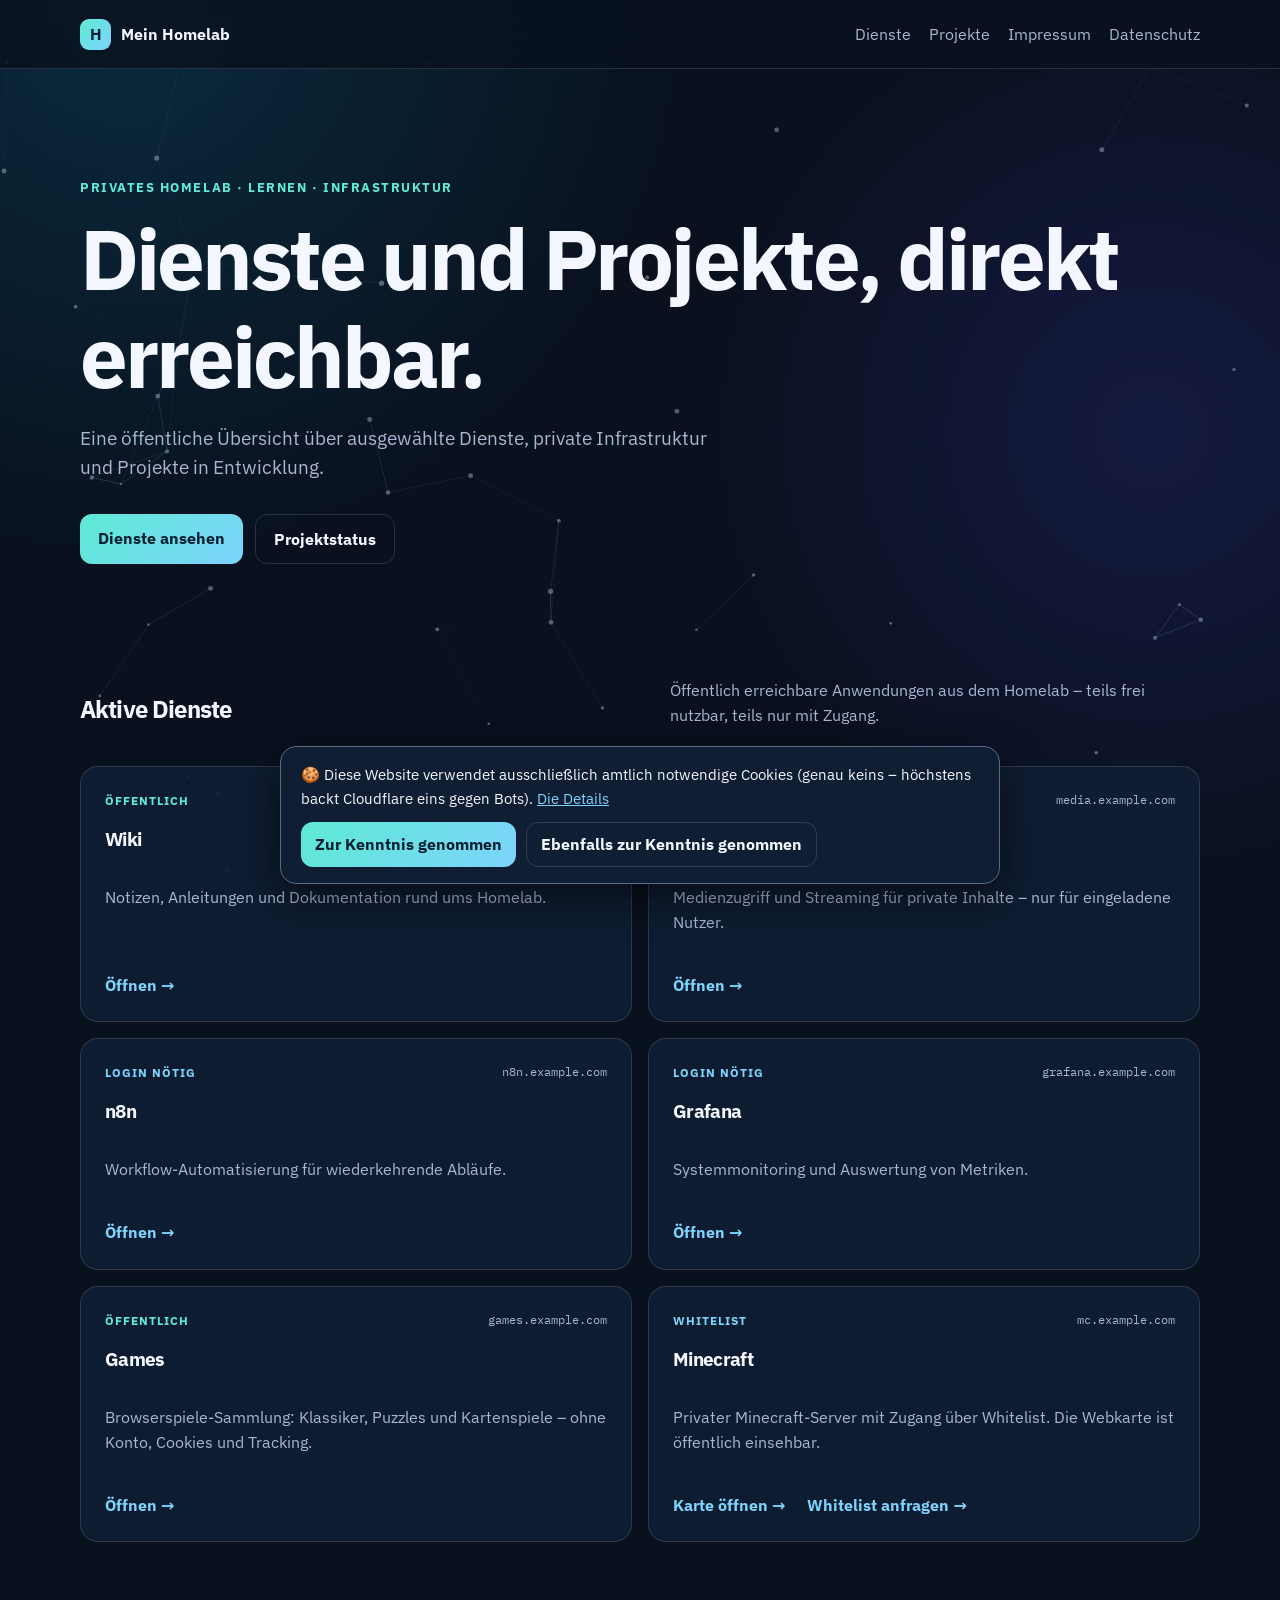
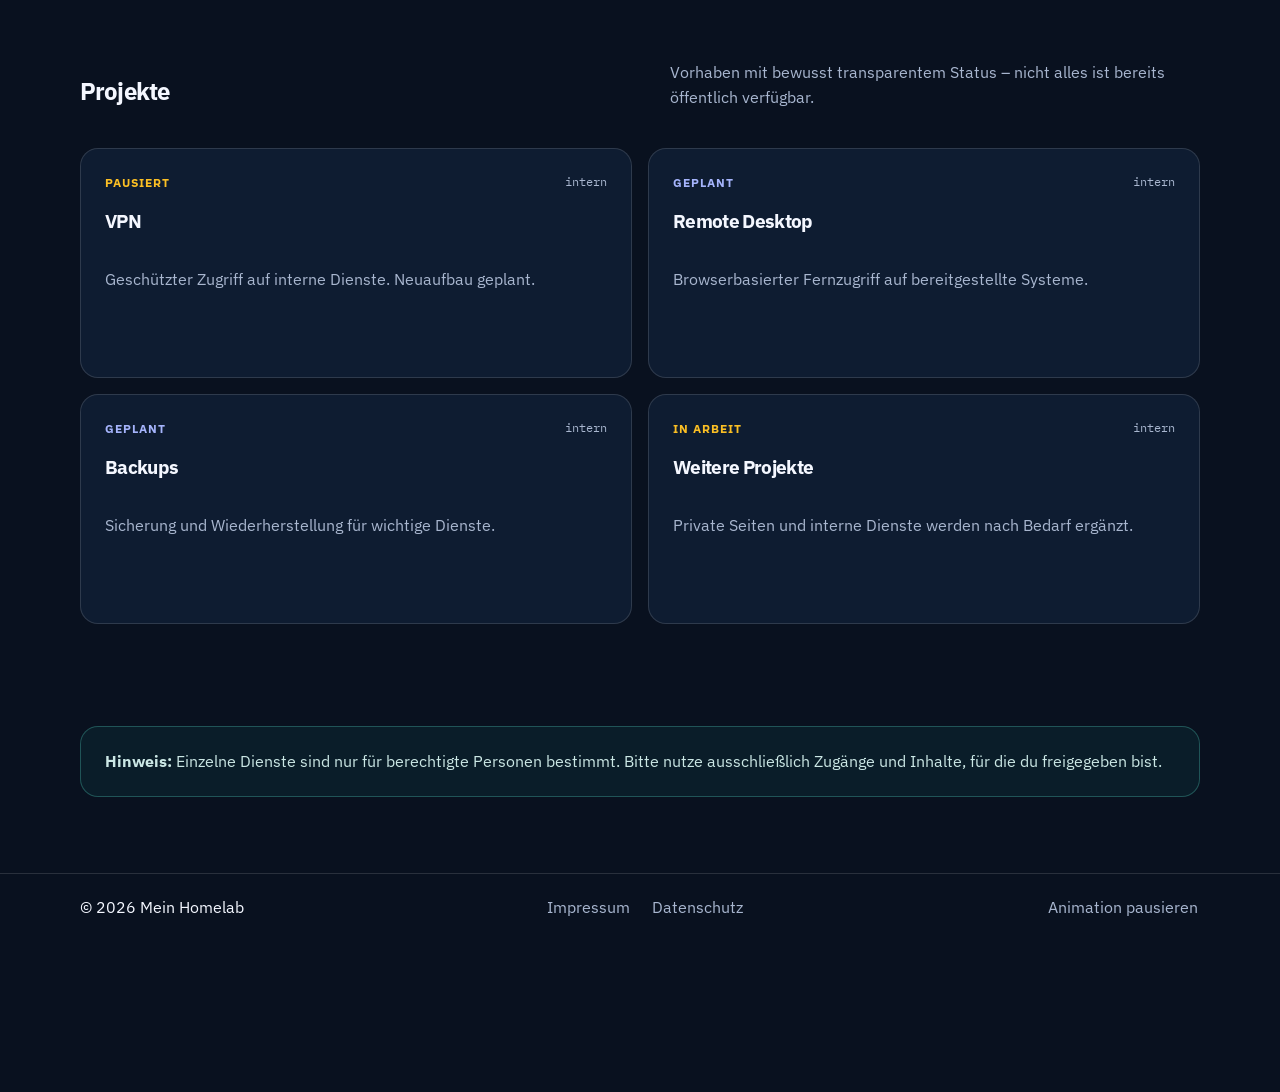
==== index.html @ 45b8779d "Homelab-Landingpage: erste Version Statische, barrierearme Startseite fürs Homelab mit Dienste-Übers" ====
<!doctype html><html lang="de"><head><meta charset="utf-8"><meta name="viewport" content="width=device-width,initial-scale=1"><meta name="theme-color" content="#09111f"><link rel="icon" href="favicon.svg" type="image/svg+xml"><link rel="alternate icon" href="favicon.ico" type="image/x-icon"><link rel="stylesheet" href="assets/style.css"><title>Mein Homelab · Dienste & Projekte</title><meta name="description" content="Öffentliche Übersicht über die Dienste eines privaten Homelabs – ohne Werbung und Tracking."><link rel="canonical" href="https://example.com/"><meta property="og:type" content="website"><meta property="og:url" content="https://example.com/"><meta property="og:title" content="Mein Homelab – Dienste & Projekte"><meta property="og:description" content="Öffentliche Übersicht über Dienste, privates Homelab und Projekte in Entwicklung."><meta property="og:locale" content="de_DE"><script defer src="assets/hintergrund-animation.js"></script><script defer src="assets/hinweis.js"></script></head><body><div id="fx-bg" aria-hidden="true"></div><a class="skip-link" href="#main">Zum Inhalt springen</a><header class="header"><nav class="container nav" aria-label="Hauptnavigation"><a class="brand" href="index.html"><span class="mark" aria-hidden="true">H</span>Mein Homelab</a><div class="links"><a href="index.html#dienste">Dienste</a><a href="index.html#projekte">Projekte</a><a class="hide-sm" href="impressum.html">Impressum</a><a class="hide-sm" href="datenschutz.html">Datenschutz</a></div></nav></header><main id="main"><section class="hero" aria-labelledby="hero-title"><div class="container"><p class="eyebrow">Privates Homelab · Lernen · Infrastruktur</p><h1 id="hero-title">Dienste und Projekte, direkt erreichbar.</h1><p class="intro">Eine öffentliche Übersicht über ausgewählte Dienste, private Infrastruktur und Projekte in Entwicklung.</p><div class="actions"><a class="button primary" href="#dienste">Dienste ansehen</a><a class="button" href="#projekte">Projektstatus</a></div></div></section><section id="dienste" aria-labelledby="dienste-title"><div class="container"><div class="heading"><h2 id="dienste-title">Aktive Dienste</h2><p>Öffentlich erreichbare Anwendungen aus dem Homelab – teils frei nutzbar, teils nur mit Zugang.</p></div><div class="grid"><article class="card"><div class="card-top"><span class="status public">Öffentlich</span><span class="url">wiki.example.com</span></div><h3>Wiki</h3><p>Notizen, Anleitungen und Dokumentation rund ums Homelab.</p><div class="card-footer"><a class="open" href="https://wiki.example.com" rel="noopener noreferrer">Öffnen<span class="sr-only"> Wiki</span> <span aria-hidden="true">→</span></a></div></article><article class="card"><div class="card-top"><span class="status login">Login nötig</span><span class="url">media.example.com</span></div><h3>Media</h3><p>Medienzugriff und Streaming für private Inhalte – nur für eingeladene Nutzer.</p><div class="card-footer"><a class="open" href="https://media.example.com" rel="noopener noreferrer">Öffnen<span class="sr-only"> Media</span> <span aria-hidden="true">→</span></a></div></article><article class="card"><div class="card-top"><span class="status login">Login nötig</span><span class="url">n8n.example.com</span></div><h3>n8n</h3><p>Workflow-Automatisierung für wiederkehrende Abläufe.</p><div class="card-footer"><a class="open" href="https://n8n.example.com" rel="noopener noreferrer">Öffnen<span class="sr-only"> n8n</span> <span aria-hidden="true">→</span></a></div></article><article class="card"><div class="card-top"><span class="status login">Login nötig</span><span class="url">grafana.example.com</span></div><h3>Grafana</h3><p>Systemmonitoring und Auswertung von Metriken.</p><div class="card-footer"><a class="open" href="https://grafana.example.com" rel="noopener noreferrer">Öffnen<span class="sr-only"> Grafana</span> <span aria-hidden="true">→</span></a></div></article><article class="card"><div class="card-top"><span class="status public">Öffentlich</span><span class="url">games.example.com</span></div><h3>Games</h3><p>Browserspiele-Sammlung: Klassiker, Puzzles und Kartenspiele – ohne Konto, Cookies und Tracking.</p><div class="card-footer"><a class="open" href="https://games.example.com" rel="noopener noreferrer">Öffnen<span class="sr-only"> Games</span> <span aria-hidden="true">→</span></a></div></article><article class="card"><div class="card-top"><span class="status login">Whitelist</span><span class="url">mc.example.com</span></div><h3>Minecraft</h3><p>Privater Minecraft-Server mit Zugang über Whitelist. Die Webkarte ist öffentlich einsehbar.</p><div class="card-footer multi"><a class="open" href="https://map.example.com" rel="noopener noreferrer">Karte öffnen <span aria-hidden="true">→</span></a><button class="open wl-btn" type="button" aria-haspopup="dialog">Whitelist anfragen <span aria-hidden="true">→</span></button></div></article></div></div></section><section id="projekte" aria-labelledby="projekte-title"><div class="container"><div class="heading"><h2 id="projekte-title">Projekte</h2><p>Vorhaben mit bewusst transparentem Status – nicht alles ist bereits öffentlich verfügbar.</p></div><div class="grid"><article class="card"><div class="card-top"><span class="status paused">Pausiert</span><span class="url">intern</span></div><h3>VPN</h3><p>Geschützter Zugriff auf interne Dienste. Neuaufbau geplant.</p></article><article class="card"><div class="card-top"><span class="status planned">Geplant</span><span class="url">intern</span></div><h3>Remote Desktop</h3><p>Browserbasierter Fernzugriff auf bereitgestellte Systeme.</p></article><article class="card"><div class="card-top"><span class="status planned">Geplant</span><span class="url">intern</span></div><h3>Backups</h3><p>Sicherung und Wiederherstellung für wichtige Dienste.</p></article><article class="card"><div class="card-top"><span class="status work">In Arbeit</span><span class="url">intern</span></div><h3>Weitere Projekte</h3><p>Private Seiten und interne Dienste werden nach Bedarf ergänzt.</p></article></div></div></section><section aria-label="Hinweis"><div class="container"><div class="notice"><strong>Hinweis:</strong> Einzelne Dienste sind nur für berechtigte Personen bestimmt. Bitte nutze ausschließlich Zugänge und Inhalte, für die du freigegeben bist.</div></div></section></main><footer class="footer"><div class="container footer-in"><span>© 2026 Mein Homelab</span><nav aria-label="Rechtliches"><a href="impressum.html">Impressum</a><a href="datenschutz.html">Datenschutz</a></nav><button class="fx-toggle" type="button" data-fx-toggle hidden>Animation pausieren</button></div></footer><dialog id="wl-dialog" aria-labelledby="wl-title"><h2 id="wl-title">Whitelist anfragen</h2><p class="mut">Öffnet dein E-Mail-Programm mit einer vorbereiteten Nachricht an kontakt@example.com – es werden keine Daten an den Server übertragen.</p><form id="wl-form"><label for="wl-name">Wer bist du?</label><input id="wl-name" name="name" required maxlength="80" autocomplete="name" placeholder="Name / woher kennen wir uns?"><label for="wl-mc">Minecraft-Name</label><input id="wl-mc" name="mc" required maxlength="40" autocomplete="off" placeholder="z. B. steve"><div class="actions"><button class="button primary" type="submit">E-Mail erstellen</button><button class="button" type="button" id="wl-abbruch">Abbrechen</button></div></form></dialog><script>(function(){var d=document.getElementById("wl-dialog");var b=document.querySelector(".wl-btn");if(!d||!b||!d.showModal)return;b.addEventListener("click",function(){d.showModal()});document.getElementById("wl-abbruch").addEventListener("click",function(){d.close()});document.getElementById("wl-form").addEventListener("submit",function(e){e.preventDefault();var n=document.getElementById("wl-name").value.trim(),m=document.getElementById("wl-mc").value.trim();if(!n||!m)return;location.href="mailto:kontakt@example.com?subject="+encodeURIComponent("Minecraft-Whitelist-Anfrage")+"&body="+encodeURIComponent("Wer bist du: "+n+"\nMinecraft-Name: "+m+"\n");d.close()});})();</script></body></html>
---- assets/style.css ----
@font-face{font-family:"IBM Plex Sans";font-style:normal;font-weight:400;font-display:swap;src:url("fonts/ibm-plex-sans-latin-400-normal.woff2") format("woff2")}@font-face{font-family:"IBM Plex Sans";font-style:normal;font-weight:600;font-display:swap;src:url("fonts/ibm-plex-sans-latin-600-normal.woff2") format("woff2")}@font-face{font-family:"IBM Plex Sans";font-style:normal;font-weight:700;font-display:swap;src:url("fonts/ibm-plex-sans-latin-700-normal.woff2") format("woff2")}@font-face{font-family:"IBM Plex Mono";font-style:normal;font-weight:400;font-display:swap;src:url("fonts/ibm-plex-mono-latin-400-normal.woff2") format("woff2")}*{box-sizing:border-box}html{scroll-behavior:smooth}:root{--bg:#09111f;--panel:#101e33;--txt:#f4f7ff;--mut:#a8b6cf;--line:#ffffff22;--cyan:#7dd3fc;--mint:#5eead4;--yellow:#fbbf24;--violet:#a5b4fc;--tx3:#a8b6cf;--ac:#7dd3fc}body{margin:0;min-width:320px;background:radial-gradient(circle at 10% 0,#0e749044,transparent 35rem),radial-gradient(circle at 90% 16%,#4f46e52b,transparent 28rem),var(--bg);color:var(--txt);font:16px/1.55 "IBM Plex Sans",system-ui,sans-serif}a{color:inherit}.container{width:min(1120px,calc(100% - 40px));margin:auto}.header{position:sticky;top:0;z-index:10;border-bottom:1px solid var(--line);background:#09111fcc;backdrop-filter:blur(15px)}.nav,.footer-in{min-height:68px;display:flex;align-items:center;justify-content:space-between;gap:24px}.brand{display:flex;align-items:center;gap:10px;text-decoration:none;font-weight:700}.mark{display:grid;place-items:center;width:31px;height:31px;border-radius:9px;background:linear-gradient(135deg,var(--mint),var(--cyan));color:#06202f}.links,.footer nav{display:flex;flex-wrap:wrap;gap:10px 18px}.links a,.footer a{color:var(--mut);text-decoration:none}.links a:hover,.footer a:hover,.open,.legal a{color:var(--cyan)}.hero{padding:96px 0 72px}.eyebrow{color:var(--mint);font-size:.8rem;font-weight:700;letter-spacing:.12em;text-transform:uppercase}h1,h2,h3{line-height:1.15;letter-spacing:-.035em}h1{margin:0;font-size:clamp(2.55rem,7vw,5.3rem)}.intro,.heading p,.card p,.legal-block p,.legal-block address{color:var(--mut)}.intro{max-width:650px;font-size:1.16rem}.actions{display:flex;flex-wrap:wrap;gap:12px;margin-top:32px}.button{padding:12px 18px;border:1px solid var(--line);border-radius:12px;text-decoration:none;font-weight:700}.primary{border:0;background:linear-gradient(135deg,var(--mint),var(--cyan));color:#06202f}section{padding:26px 0 76px}.heading{display:flex;justify-content:space-between;align-items:end;gap:20px;margin-bottom:22px}.heading p{max-width:530px}.grid{display:grid;grid-template-columns:repeat(2,minmax(0,1fr));gap:16px}.card{position:relative;display:flex;flex-direction:column;min-height:230px;padding:24px;border:1px solid var(--line);border-radius:18px;background:#101e33e6}.card-top{display:flex;justify-content:space-between;gap:12px}.status{color:var(--mint);font-size:.77rem;font-weight:700;letter-spacing:.08em;text-transform:uppercase}.work{color:var(--yellow)}.planned{color:var(--violet)}.url{color:var(--mut);font:.78rem "IBM Plex Mono",ui-monospace,monospace;text-decoration:none}.todo{margin-top:17px!important;padding:12px 14px;border-left:2px solid var(--line);color:#c4d0e4!important;font-size:.9rem}.card-footer{margin-top:auto;padding-top:22px}.open{font-weight:700;text-decoration:none}.card .open::after{content:"";position:absolute;inset:0}button.open{background:none;border:0;padding:0;color:var(--cyan);cursor:pointer;font:inherit;font-weight:700}.card{transition:border-color .18s ease,transform .18s ease,background .18s ease}.card:has(.open:hover),.card:has(.open:focus-visible){border-color:var(--cyan);background:#14263f;transform:translateY(-3px)}.card:has(.open:hover) .open,.card:has(.open:focus-visible) .open{text-decoration:underline;text-underline-offset:3px}@media(prefers-reduced-motion:reduce){.card{transition:none}.card:has(.open:hover),.card:has(.open:focus-visible){transform:none}}#wl-dialog{background:var(--panel);color:var(--txt);border:1px solid var(--line);border-radius:18px;padding:26px;max-width:430px;width:calc(100% - 40px)}#wl-dialog::backdrop{background:#050b14bb}#wl-dialog h2{margin:0 0 4px}#wl-dialog .mut{color:var(--mut);font-size:.9rem;margin:0 0 16px}#wl-dialog label{display:block;font-size:.9rem;font-weight:700}#wl-dialog input{width:100%;padding:10px 12px;margin:6px 0 14px;background:#0b1830;border:1px solid var(--line);border-radius:10px;color:var(--txt);font:inherit}#wl-dialog .actions{margin-top:6px}.notice{padding:22px 24px;border:1px solid #5eead444;border-radius:18px;background:#2dd4bf10;color:#cbe7e5}.legal{max-width:850px;padding:84px 0 76px}.legal h1{font-size:clamp(2.4rem,6vw,4rem)}.legal-block{padding:24px 0;border-top:1px solid var(--line)}.legal-block h2{font-size:1.18rem}.legal-block address{font-style:normal}.footer{border-top:1px solid var(--line)}@media(max-width:720px){.container{width:min(100% - 30px,1120px)}.nav{min-height:62px}.hero{padding:70px 0 54px}.grid{grid-template-columns:1fr}.heading{display:block}.legal{padding-top:60px}}.skip-link{position:absolute;left:-9999px;top:0;z-index:100;padding:10px 16px;background:var(--panel);color:var(--txt);border:1px solid var(--cyan);border-radius:0 0 12px 0;text-decoration:none}.skip-link:focus{left:0}a:focus-visible,button:focus-visible,.button:focus-visible{outline:2px solid var(--cyan);outline-offset:3px;border-radius:4px}@media(prefers-reduced-motion:reduce){html{scroll-behavior:auto}}@media print{body{background:#fff;color:#111}.header,.footer,.actions,.skip-link,#fx-bg{display:none}.intro,.heading p,.card p,.legal-block p,.legal-block address,.eyebrow,.status,.url,.todo{color:#111!important}a{color:#000}.card,.notice,.legal-block{border-color:#999}}
/* === Barrierefreiheit & Design-Fixes (2026-10-14) === */
.sr-only{position:absolute!important;width:1px;height:1px;padding:0;margin:-1px;overflow:hidden;clip:rect(0,0,0,0);white-space:nowrap;border:0}
section[id],main[id]{scroll-margin-top:84px}
.links a{padding:8px 0;margin:-8px 0}
.legal h1{overflow-wrap:break-word;hyphens:auto}
.legal .button.primary{color:#06202f}
.footer a,.fx-toggle{display:inline-block;padding:6px 2px}
.status.public{color:var(--mint)}.status.login{color:var(--cyan)}.status.paused{color:var(--yellow)}
.url{user-select:all}
.card-footer.multi{display:flex;flex-wrap:wrap;gap:10px 22px}
.card-footer.multi .open::after{content:none}
.card:has(.card-footer.multi .open:hover),.card:has(.card-footer.multi .open:focus-visible){transform:none}
#wl-dialog input{border-color:#5b6b85}
#wl-dialog input::placeholder{color:#8a99b3;opacity:1}
#wl-dialog input:focus-visible{outline:2px solid var(--cyan);outline-offset:1px;border-color:var(--cyan)}
button.button:not(.primary){background:none;color:var(--txt);font:inherit;font-weight:700;cursor:pointer}
button.button.primary{font:inherit;font-weight:700;cursor:pointer}
.button:not(.primary):hover{border-color:var(--cyan)}
.fx-toggle{background:none;border:0;color:var(--mut);font:inherit;cursor:pointer}
.fx-toggle:hover{color:var(--cyan)}
.footer-in{flex-wrap:wrap;gap:8px 24px;padding:14px 0}
.footer nav{align-items:center}
@media(max-width:720px){section[id],main[id]{scroll-margin-top:72px}.links .hide-sm{display:none}.links{gap:6px 16px}}
@media(prefers-reduced-motion:reduce){.fx-toggle{display:none}}
/* Cookie-Hinweis (augenzwinkernd) */
.keks{position:fixed;left:50%;bottom:16px;transform:translateX(-50%);z-index:50;width:min(720px,calc(100% - 32px));display:flex;flex-wrap:wrap;align-items:center;justify-content:space-between;gap:12px 20px;padding:16px 20px;background:var(--panel);border:1px solid #5b6b85;border-radius:16px;box-shadow:0 12px 40px #0008}
.keks p{margin:0;flex:1 1 300px;color:var(--txt);font-size:.95rem}
.keks a{color:var(--cyan)}
.keks-actions{display:flex;flex-wrap:wrap;gap:10px}
.keks .button{padding:9px 14px;font-size:.9rem}
body.has-keks{padding-bottom:150px}
@media print{.keks{display:none}}
.legal-block[id]{scroll-margin-top:84px}
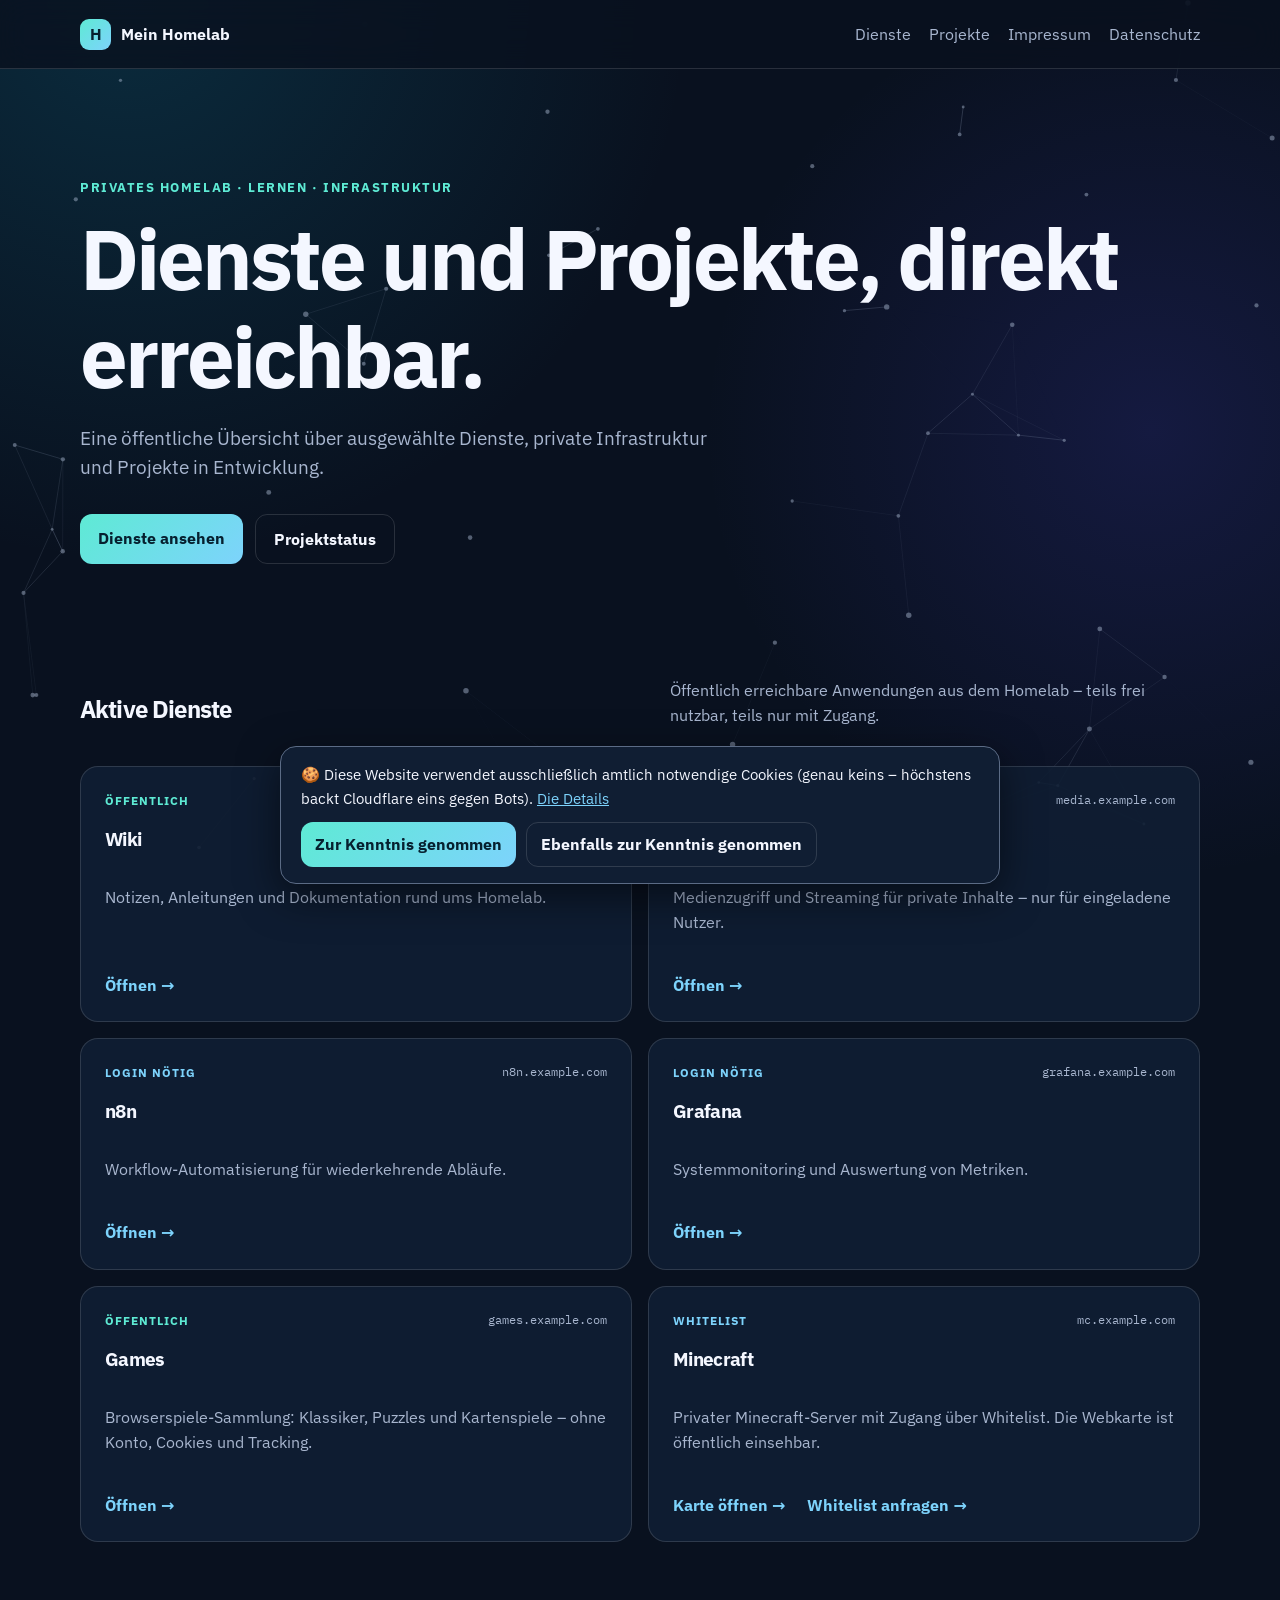
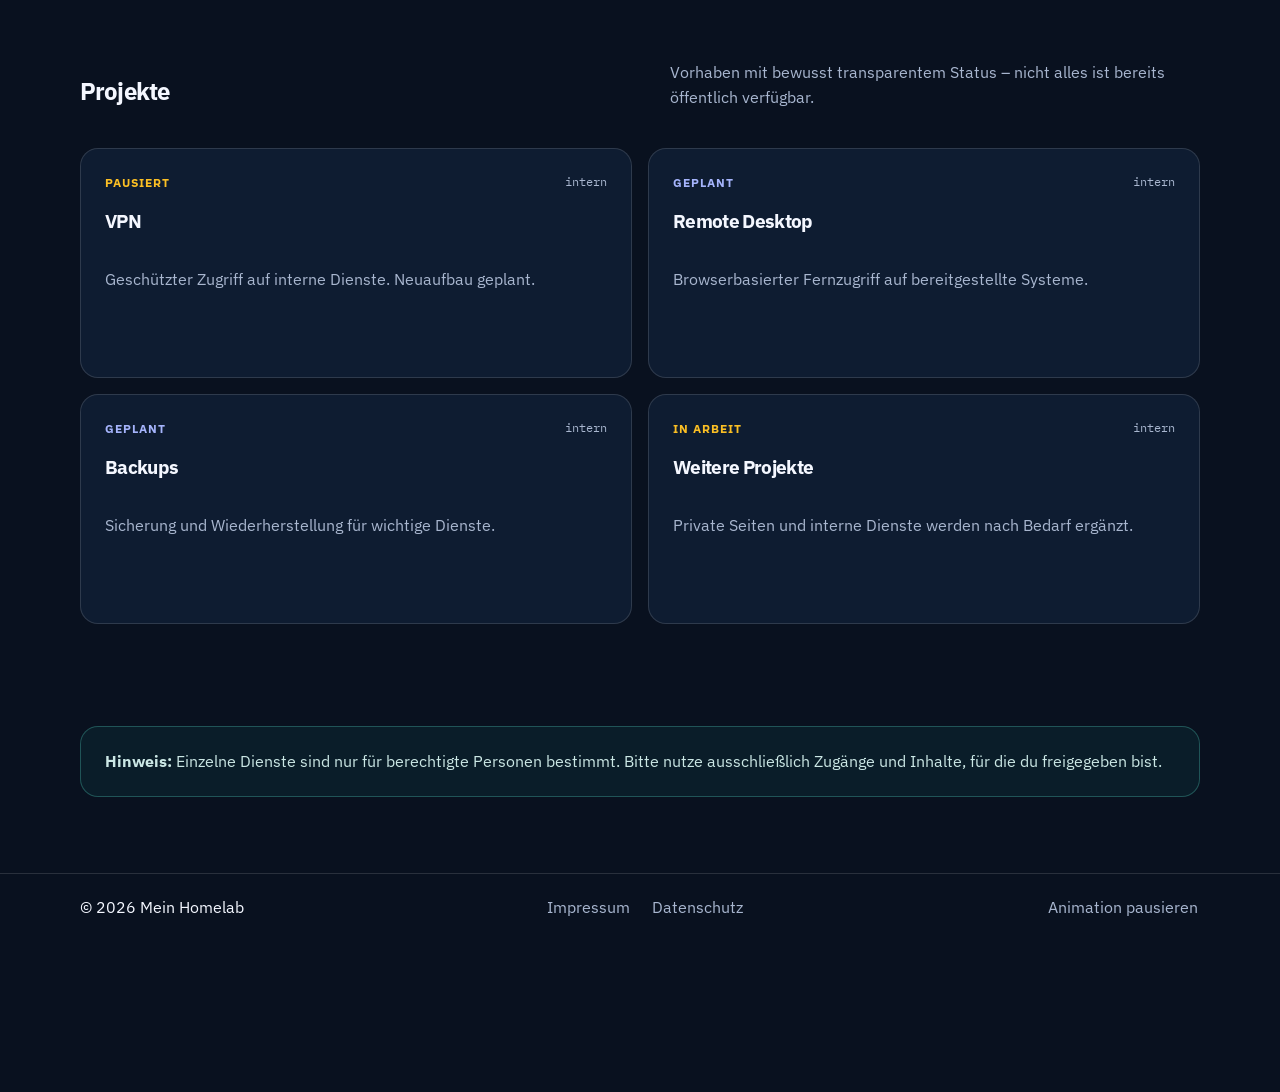
==== commit 1ffcdb0a: "Code lesbar formatiert HTML, CSS und JS mit Prettier formatiert (2 Leerzeichen, max. 100 Zeichen), C" ====
--- a/index.html
+++ b/index.html
@@ -1 +1,293 @@
-<!doctype html><html lang="de"><head><meta charset="utf-8"><meta name="viewport" content="width=device-width,initial-scale=1"><meta name="theme-color" content="#09111f"><link rel="icon" href="favicon.svg" type="image/svg+xml"><link rel="alternate icon" href="favicon.ico" type="image/x-icon"><link rel="stylesheet" href="assets/style.css"><title>Mein Homelab · Dienste & Projekte</title><meta name="description" content="Öffentliche Übersicht über die Dienste eines privaten Homelabs – ohne Werbung und Tracking."><link rel="canonical" href="https://example.com/"><meta property="og:type" content="website"><meta property="og:url" content="https://example.com/"><meta property="og:title" content="Mein Homelab – Dienste & Projekte"><meta property="og:description" content="Öffentliche Übersicht über Dienste, privates Homelab und Projekte in Entwicklung."><meta property="og:locale" content="de_DE"><script defer src="assets/hintergrund-animation.js"></script><script defer src="assets/hinweis.js"></script></head><body><div id="fx-bg" aria-hidden="true"></div><a class="skip-link" href="#main">Zum Inhalt springen</a><header class="header"><nav class="container nav" aria-label="Hauptnavigation"><a class="brand" href="index.html"><span class="mark" aria-hidden="true">H</span>Mein Homelab</a><div class="links"><a href="index.html#dienste">Dienste</a><a href="index.html#projekte">Projekte</a><a class="hide-sm" href="impressum.html">Impressum</a><a class="hide-sm" href="datenschutz.html">Datenschutz</a></div></nav></header><main id="main"><section class="hero" aria-labelledby="hero-title"><div class="container"><p class="eyebrow">Privates Homelab · Lernen · Infrastruktur</p><h1 id="hero-title">Dienste und Projekte, direkt erreichbar.</h1><p class="intro">Eine öffentliche Übersicht über ausgewählte Dienste, private Infrastruktur und Projekte in Entwicklung.</p><div class="actions"><a class="button primary" href="#dienste">Dienste ansehen</a><a class="button" href="#projekte">Projektstatus</a></div></div></section><section id="dienste" aria-labelledby="dienste-title"><div class="container"><div class="heading"><h2 id="dienste-title">Aktive Dienste</h2><p>Öffentlich erreichbare Anwendungen aus dem Homelab – teils frei nutzbar, teils nur mit Zugang.</p></div><div class="grid"><article class="card"><div class="card-top"><span class="status public">Öffentlich</span><span class="url">wiki.example.com</span></div><h3>Wiki</h3><p>Notizen, Anleitungen und Dokumentation rund ums Homelab.</p><div class="card-footer"><a class="open" href="https://wiki.example.com" rel="noopener noreferrer">Öffnen<span class="sr-only"> Wiki</span> <span aria-hidden="true">→</span></a></div></article><article class="card"><div class="card-top"><span class="status login">Login nötig</span><span class="url">media.example.com</span></div><h3>Media</h3><p>Medienzugriff und Streaming für private Inhalte – nur für eingeladene Nutzer.</p><div class="card-footer"><a class="open" href="https://media.example.com" rel="noopener noreferrer">Öffnen<span class="sr-only"> Media</span> <span aria-hidden="true">→</span></a></div></article><article class="card"><div class="card-top"><span class="status login">Login nötig</span><span class="url">n8n.example.com</span></div><h3>n8n</h3><p>Workflow-Automatisierung für wiederkehrende Abläufe.</p><div class="card-footer"><a class="open" href="https://n8n.example.com" rel="noopener noreferrer">Öffnen<span class="sr-only"> n8n</span> <span aria-hidden="true">→</span></a></div></article><article class="card"><div class="card-top"><span class="status login">Login nötig</span><span class="url">grafana.example.com</span></div><h3>Grafana</h3><p>Systemmonitoring und Auswertung von Metriken.</p><div class="card-footer"><a class="open" href="https://grafana.example.com" rel="noopener noreferrer">Öffnen<span class="sr-only"> Grafana</span> <span aria-hidden="true">→</span></a></div></article><article class="card"><div class="card-top"><span class="status public">Öffentlich</span><span class="url">games.example.com</span></div><h3>Games</h3><p>Browserspiele-Sammlung: Klassiker, Puzzles und Kartenspiele – ohne Konto, Cookies und Tracking.</p><div class="card-footer"><a class="open" href="https://games.example.com" rel="noopener noreferrer">Öffnen<span class="sr-only"> Games</span> <span aria-hidden="true">→</span></a></div></article><article class="card"><div class="card-top"><span class="status login">Whitelist</span><span class="url">mc.example.com</span></div><h3>Minecraft</h3><p>Privater Minecraft-Server mit Zugang über Whitelist. Die Webkarte ist öffentlich einsehbar.</p><div class="card-footer multi"><a class="open" href="https://map.example.com" rel="noopener noreferrer">Karte öffnen <span aria-hidden="true">→</span></a><button class="open wl-btn" type="button" aria-haspopup="dialog">Whitelist anfragen <span aria-hidden="true">→</span></button></div></article></div></div></section><section id="projekte" aria-labelledby="projekte-title"><div class="container"><div class="heading"><h2 id="projekte-title">Projekte</h2><p>Vorhaben mit bewusst transparentem Status – nicht alles ist bereits öffentlich verfügbar.</p></div><div class="grid"><article class="card"><div class="card-top"><span class="status paused">Pausiert</span><span class="url">intern</span></div><h3>VPN</h3><p>Geschützter Zugriff auf interne Dienste. Neuaufbau geplant.</p></article><article class="card"><div class="card-top"><span class="status planned">Geplant</span><span class="url">intern</span></div><h3>Remote Desktop</h3><p>Browserbasierter Fernzugriff auf bereitgestellte Systeme.</p></article><article class="card"><div class="card-top"><span class="status planned">Geplant</span><span class="url">intern</span></div><h3>Backups</h3><p>Sicherung und Wiederherstellung für wichtige Dienste.</p></article><article class="card"><div class="card-top"><span class="status work">In Arbeit</span><span class="url">intern</span></div><h3>Weitere Projekte</h3><p>Private Seiten und interne Dienste werden nach Bedarf ergänzt.</p></article></div></div></section><section aria-label="Hinweis"><div class="container"><div class="notice"><strong>Hinweis:</strong> Einzelne Dienste sind nur für berechtigte Personen bestimmt. Bitte nutze ausschließlich Zugänge und Inhalte, für die du freigegeben bist.</div></div></section></main><footer class="footer"><div class="container footer-in"><span>© 2026 Mein Homelab</span><nav aria-label="Rechtliches"><a href="impressum.html">Impressum</a><a href="datenschutz.html">Datenschutz</a></nav><button class="fx-toggle" type="button" data-fx-toggle hidden>Animation pausieren</button></div></footer><dialog id="wl-dialog" aria-labelledby="wl-title"><h2 id="wl-title">Whitelist anfragen</h2><p class="mut">Öffnet dein E-Mail-Programm mit einer vorbereiteten Nachricht an kontakt@example.com – es werden keine Daten an den Server übertragen.</p><form id="wl-form"><label for="wl-name">Wer bist du?</label><input id="wl-name" name="name" required maxlength="80" autocomplete="name" placeholder="Name / woher kennen wir uns?"><label for="wl-mc">Minecraft-Name</label><input id="wl-mc" name="mc" required maxlength="40" autocomplete="off" placeholder="z. B. steve"><div class="actions"><button class="button primary" type="submit">E-Mail erstellen</button><button class="button" type="button" id="wl-abbruch">Abbrechen</button></div></form></dialog><script>(function(){var d=document.getElementById("wl-dialog");var b=document.querySelector(".wl-btn");if(!d||!b||!d.showModal)return;b.addEventListener("click",function(){d.showModal()});document.getElementById("wl-abbruch").addEventListener("click",function(){d.close()});document.getElementById("wl-form").addEventListener("submit",function(e){e.preventDefault();var n=document.getElementById("wl-name").value.trim(),m=document.getElementById("wl-mc").value.trim();if(!n||!m)return;location.href="mailto:kontakt@example.com?subject="+encodeURIComponent("Minecraft-Whitelist-Anfrage")+"&body="+encodeURIComponent("Wer bist du: "+n+"\nMinecraft-Name: "+m+"\n");d.close()});})();</script></body></html>+<!doctype html>
+<html lang="de">
+  <head>
+    <meta charset="utf-8" />
+    <meta name="viewport" content="width=device-width,initial-scale=1" />
+    <meta name="theme-color" content="#09111f" />
+    <link rel="icon" href="favicon.svg" type="image/svg+xml" />
+    <link rel="alternate icon" href="favicon.ico" type="image/x-icon" />
+    <link rel="stylesheet" href="assets/style.css" />
+    <title>Mein Homelab · Dienste & Projekte</title>
+    <meta
+      name="description"
+      content="Öffentliche Übersicht über die Dienste eines privaten Homelabs – ohne Werbung und Tracking."
+    />
+    <link rel="canonical" href="https://example.com/" />
+    <meta property="og:type" content="website" />
+    <meta property="og:url" content="https://example.com/" />
+    <meta property="og:title" content="Mein Homelab – Dienste & Projekte" />
+    <meta
+      property="og:description"
+      content="Öffentliche Übersicht über Dienste, privates Homelab und Projekte in Entwicklung."
+    />
+    <meta property="og:locale" content="de_DE" />
+    <script defer src="assets/hintergrund-animation.js"></script>
+    <script defer src="assets/hinweis.js"></script>
+  </head>
+  <body>
+    <div id="fx-bg" aria-hidden="true"></div>
+    <a class="skip-link" href="#main">Zum Inhalt springen</a>
+    <header class="header">
+      <nav class="container nav" aria-label="Hauptnavigation">
+        <a class="brand" href="index.html">
+          <span class="mark" aria-hidden="true">H</span>
+          Mein Homelab
+        </a>
+        <div class="links">
+          <a href="index.html#dienste">Dienste</a>
+          <a href="index.html#projekte">Projekte</a>
+          <a class="hide-sm" href="impressum.html">Impressum</a>
+          <a class="hide-sm" href="datenschutz.html">Datenschutz</a>
+        </div>
+      </nav>
+    </header>
+    <main id="main">
+      <section class="hero" aria-labelledby="hero-title">
+        <div class="container">
+          <p class="eyebrow">Privates Homelab · Lernen · Infrastruktur</p>
+          <h1 id="hero-title">Dienste und Projekte, direkt erreichbar.</h1>
+          <p class="intro">
+            Eine öffentliche Übersicht über ausgewählte Dienste, private Infrastruktur und Projekte
+            in Entwicklung.
+          </p>
+          <div class="actions">
+            <a class="button primary" href="#dienste">Dienste ansehen</a>
+            <a class="button" href="#projekte">Projektstatus</a>
+          </div>
+        </div>
+      </section>
+      <section id="dienste" aria-labelledby="dienste-title">
+        <div class="container">
+          <div class="heading">
+            <h2 id="dienste-title">Aktive Dienste</h2>
+            <p>
+              Öffentlich erreichbare Anwendungen aus dem Homelab – teils frei nutzbar, teils nur mit
+              Zugang.
+            </p>
+          </div>
+          <div class="grid">
+            <article class="card">
+              <div class="card-top">
+                <span class="status public">Öffentlich</span>
+                <span class="url">wiki.example.com</span>
+              </div>
+              <h3>Wiki</h3>
+              <p>Notizen, Anleitungen und Dokumentation rund ums Homelab.</p>
+              <div class="card-footer">
+                <a class="open" href="https://wiki.example.com" rel="noopener noreferrer">
+                  Öffnen
+                  <span class="sr-only">Wiki</span>
+                  <span aria-hidden="true">→</span>
+                </a>
+              </div>
+            </article>
+            <article class="card">
+              <div class="card-top">
+                <span class="status login">Login nötig</span>
+                <span class="url">media.example.com</span>
+              </div>
+              <h3>Media</h3>
+              <p>Medienzugriff und Streaming für private Inhalte – nur für eingeladene Nutzer.</p>
+              <div class="card-footer">
+                <a class="open" href="https://media.example.com" rel="noopener noreferrer">
+                  Öffnen
+                  <span class="sr-only">Media</span>
+                  <span aria-hidden="true">→</span>
+                </a>
+              </div>
+            </article>
+            <article class="card">
+              <div class="card-top">
+                <span class="status login">Login nötig</span>
+                <span class="url">n8n.example.com</span>
+              </div>
+              <h3>n8n</h3>
+              <p>Workflow-Automatisierung für wiederkehrende Abläufe.</p>
+              <div class="card-footer">
+                <a class="open" href="https://n8n.example.com" rel="noopener noreferrer">
+                  Öffnen
+                  <span class="sr-only">n8n</span>
+                  <span aria-hidden="true">→</span>
+                </a>
+              </div>
+            </article>
+            <article class="card">
+              <div class="card-top">
+                <span class="status login">Login nötig</span>
+                <span class="url">grafana.example.com</span>
+              </div>
+              <h3>Grafana</h3>
+              <p>Systemmonitoring und Auswertung von Metriken.</p>
+              <div class="card-footer">
+                <a class="open" href="https://grafana.example.com" rel="noopener noreferrer">
+                  Öffnen
+                  <span class="sr-only">Grafana</span>
+                  <span aria-hidden="true">→</span>
+                </a>
+              </div>
+            </article>
+            <article class="card">
+              <div class="card-top">
+                <span class="status public">Öffentlich</span>
+                <span class="url">games.example.com</span>
+              </div>
+              <h3>Games</h3>
+              <p>
+                Browserspiele-Sammlung: Klassiker, Puzzles und Kartenspiele – ohne Konto, Cookies
+                und Tracking.
+              </p>
+              <div class="card-footer">
+                <a class="open" href="https://games.example.com" rel="noopener noreferrer">
+                  Öffnen
+                  <span class="sr-only">Games</span>
+                  <span aria-hidden="true">→</span>
+                </a>
+              </div>
+            </article>
+            <article class="card">
+              <div class="card-top">
+                <span class="status login">Whitelist</span>
+                <span class="url">mc.example.com</span>
+              </div>
+              <h3>Minecraft</h3>
+              <p>
+                Privater Minecraft-Server mit Zugang über Whitelist. Die Webkarte ist öffentlich
+                einsehbar.
+              </p>
+              <div class="card-footer multi">
+                <a class="open" href="https://map.example.com" rel="noopener noreferrer">
+                  Karte öffnen
+                  <span aria-hidden="true">→</span>
+                </a>
+                <button class="open wl-btn" type="button" aria-haspopup="dialog">
+                  Whitelist anfragen
+                  <span aria-hidden="true">→</span>
+                </button>
+              </div>
+            </article>
+          </div>
+        </div>
+      </section>
+      <section id="projekte" aria-labelledby="projekte-title">
+        <div class="container">
+          <div class="heading">
+            <h2 id="projekte-title">Projekte</h2>
+            <p>
+              Vorhaben mit bewusst transparentem Status – nicht alles ist bereits öffentlich
+              verfügbar.
+            </p>
+          </div>
+          <div class="grid">
+            <article class="card">
+              <div class="card-top">
+                <span class="status paused">Pausiert</span>
+                <span class="url">intern</span>
+              </div>
+              <h3>VPN</h3>
+              <p>Geschützter Zugriff auf interne Dienste. Neuaufbau geplant.</p>
+            </article>
+            <article class="card">
+              <div class="card-top">
+                <span class="status planned">Geplant</span>
+                <span class="url">intern</span>
+              </div>
+              <h3>Remote Desktop</h3>
+              <p>Browserbasierter Fernzugriff auf bereitgestellte Systeme.</p>
+            </article>
+            <article class="card">
+              <div class="card-top">
+                <span class="status planned">Geplant</span>
+                <span class="url">intern</span>
+              </div>
+              <h3>Backups</h3>
+              <p>Sicherung und Wiederherstellung für wichtige Dienste.</p>
+            </article>
+            <article class="card">
+              <div class="card-top">
+                <span class="status work">In Arbeit</span>
+                <span class="url">intern</span>
+              </div>
+              <h3>Weitere Projekte</h3>
+              <p>Private Seiten und interne Dienste werden nach Bedarf ergänzt.</p>
+            </article>
+          </div>
+        </div>
+      </section>
+      <section aria-label="Hinweis">
+        <div class="container">
+          <div class="notice">
+            <strong>Hinweis:</strong>
+            Einzelne Dienste sind nur für berechtigte Personen bestimmt. Bitte nutze ausschließlich
+            Zugänge und Inhalte, für die du freigegeben bist.
+          </div>
+        </div>
+      </section>
+    </main>
+    <footer class="footer">
+      <div class="container footer-in">
+        <span>© 2026 Mein Homelab</span>
+        <nav aria-label="Rechtliches">
+          <a href="impressum.html">Impressum</a>
+          <a href="datenschutz.html">Datenschutz</a>
+        </nav>
+        <button class="fx-toggle" type="button" data-fx-toggle hidden>Animation pausieren</button>
+      </div>
+    </footer>
+    <dialog id="wl-dialog" aria-labelledby="wl-title">
+      <h2 id="wl-title">Whitelist anfragen</h2>
+      <p class="mut">
+        Öffnet dein E-Mail-Programm mit einer vorbereiteten Nachricht an kontakt@example.com – es
+        werden keine Daten an den Server übertragen.
+      </p>
+      <form id="wl-form">
+        <label for="wl-name">Wer bist du?</label>
+        <input
+          id="wl-name"
+          name="name"
+          required
+          maxlength="80"
+          autocomplete="name"
+          placeholder="Name / woher kennen wir uns?"
+        />
+        <label for="wl-mc">Minecraft-Name</label>
+        <input
+          id="wl-mc"
+          name="mc"
+          required
+          maxlength="40"
+          autocomplete="off"
+          placeholder="z. B. steve"
+        />
+        <div class="actions">
+          <button class="button primary" type="submit">E-Mail erstellen</button>
+          <button class="button" type="button" id="wl-abbruch">Abbrechen</button>
+        </div>
+      </form>
+    </dialog>
+    <script>
+      (function () {
+        var d = document.getElementById("wl-dialog");
+        var b = document.querySelector(".wl-btn");
+        if (!d || !b || !d.showModal) return;
+        b.addEventListener("click", function () {
+          d.showModal();
+        });
+        document.getElementById("wl-abbruch").addEventListener("click", function () {
+          d.close();
+        });
+        document.getElementById("wl-form").addEventListener("submit", function (e) {
+          e.preventDefault();
+          var n = document.getElementById("wl-name").value.trim(),
+            m = document.getElementById("wl-mc").value.trim();
+          if (!n || !m) return;
+          location.href =
+            "mailto:kontakt@example.com?subject=" +
+            encodeURIComponent("Minecraft-Whitelist-Anfrage") +
+            "&body=" +
+            encodeURIComponent("Wer bist du: " + n + "\nMinecraft-Name: " + m + "\n");
+          d.close();
+        });
+      })();
+    </script>
+  </body>
+</html>
--- a/assets/style.css
+++ b/assets/style.css
@@ -1,34 +1,600 @@
-@font-face{font-family:"IBM Plex Sans";font-style:normal;font-weight:400;font-display:swap;src:url("fonts/ibm-plex-sans-latin-400-normal.woff2") format("woff2")}@font-face{font-family:"IBM Plex Sans";font-style:normal;font-weight:600;font-display:swap;src:url("fonts/ibm-plex-sans-latin-600-normal.woff2") format("woff2")}@font-face{font-family:"IBM Plex Sans";font-style:normal;font-weight:700;font-display:swap;src:url("fonts/ibm-plex-sans-latin-700-normal.woff2") format("woff2")}@font-face{font-family:"IBM Plex Mono";font-style:normal;font-weight:400;font-display:swap;src:url("fonts/ibm-plex-mono-latin-400-normal.woff2") format("woff2")}*{box-sizing:border-box}html{scroll-behavior:smooth}:root{--bg:#09111f;--panel:#101e33;--txt:#f4f7ff;--mut:#a8b6cf;--line:#ffffff22;--cyan:#7dd3fc;--mint:#5eead4;--yellow:#fbbf24;--violet:#a5b4fc;--tx3:#a8b6cf;--ac:#7dd3fc}body{margin:0;min-width:320px;background:radial-gradient(circle at 10% 0,#0e749044,transparent 35rem),radial-gradient(circle at 90% 16%,#4f46e52b,transparent 28rem),var(--bg);color:var(--txt);font:16px/1.55 "IBM Plex Sans",system-ui,sans-serif}a{color:inherit}.container{width:min(1120px,calc(100% - 40px));margin:auto}.header{position:sticky;top:0;z-index:10;border-bottom:1px solid var(--line);background:#09111fcc;backdrop-filter:blur(15px)}.nav,.footer-in{min-height:68px;display:flex;align-items:center;justify-content:space-between;gap:24px}.brand{display:flex;align-items:center;gap:10px;text-decoration:none;font-weight:700}.mark{display:grid;place-items:center;width:31px;height:31px;border-radius:9px;background:linear-gradient(135deg,var(--mint),var(--cyan));color:#06202f}.links,.footer nav{display:flex;flex-wrap:wrap;gap:10px 18px}.links a,.footer a{color:var(--mut);text-decoration:none}.links a:hover,.footer a:hover,.open,.legal a{color:var(--cyan)}.hero{padding:96px 0 72px}.eyebrow{color:var(--mint);font-size:.8rem;font-weight:700;letter-spacing:.12em;text-transform:uppercase}h1,h2,h3{line-height:1.15;letter-spacing:-.035em}h1{margin:0;font-size:clamp(2.55rem,7vw,5.3rem)}.intro,.heading p,.card p,.legal-block p,.legal-block address{color:var(--mut)}.intro{max-width:650px;font-size:1.16rem}.actions{display:flex;flex-wrap:wrap;gap:12px;margin-top:32px}.button{padding:12px 18px;border:1px solid var(--line);border-radius:12px;text-decoration:none;font-weight:700}.primary{border:0;background:linear-gradient(135deg,var(--mint),var(--cyan));color:#06202f}section{padding:26px 0 76px}.heading{display:flex;justify-content:space-between;align-items:end;gap:20px;margin-bottom:22px}.heading p{max-width:530px}.grid{display:grid;grid-template-columns:repeat(2,minmax(0,1fr));gap:16px}.card{position:relative;display:flex;flex-direction:column;min-height:230px;padding:24px;border:1px solid var(--line);border-radius:18px;background:#101e33e6}.card-top{display:flex;justify-content:space-between;gap:12px}.status{color:var(--mint);font-size:.77rem;font-weight:700;letter-spacing:.08em;text-transform:uppercase}.work{color:var(--yellow)}.planned{color:var(--violet)}.url{color:var(--mut);font:.78rem "IBM Plex Mono",ui-monospace,monospace;text-decoration:none}.todo{margin-top:17px!important;padding:12px 14px;border-left:2px solid var(--line);color:#c4d0e4!important;font-size:.9rem}.card-footer{margin-top:auto;padding-top:22px}.open{font-weight:700;text-decoration:none}.card .open::after{content:"";position:absolute;inset:0}button.open{background:none;border:0;padding:0;color:var(--cyan);cursor:pointer;font:inherit;font-weight:700}.card{transition:border-color .18s ease,transform .18s ease,background .18s ease}.card:has(.open:hover),.card:has(.open:focus-visible){border-color:var(--cyan);background:#14263f;transform:translateY(-3px)}.card:has(.open:hover) .open,.card:has(.open:focus-visible) .open{text-decoration:underline;text-underline-offset:3px}@media(prefers-reduced-motion:reduce){.card{transition:none}.card:has(.open:hover),.card:has(.open:focus-visible){transform:none}}#wl-dialog{background:var(--panel);color:var(--txt);border:1px solid var(--line);border-radius:18px;padding:26px;max-width:430px;width:calc(100% - 40px)}#wl-dialog::backdrop{background:#050b14bb}#wl-dialog h2{margin:0 0 4px}#wl-dialog .mut{color:var(--mut);font-size:.9rem;margin:0 0 16px}#wl-dialog label{display:block;font-size:.9rem;font-weight:700}#wl-dialog input{width:100%;padding:10px 12px;margin:6px 0 14px;background:#0b1830;border:1px solid var(--line);border-radius:10px;color:var(--txt);font:inherit}#wl-dialog .actions{margin-top:6px}.notice{padding:22px 24px;border:1px solid #5eead444;border-radius:18px;background:#2dd4bf10;color:#cbe7e5}.legal{max-width:850px;padding:84px 0 76px}.legal h1{font-size:clamp(2.4rem,6vw,4rem)}.legal-block{padding:24px 0;border-top:1px solid var(--line)}.legal-block h2{font-size:1.18rem}.legal-block address{font-style:normal}.footer{border-top:1px solid var(--line)}@media(max-width:720px){.container{width:min(100% - 30px,1120px)}.nav{min-height:62px}.hero{padding:70px 0 54px}.grid{grid-template-columns:1fr}.heading{display:block}.legal{padding-top:60px}}.skip-link{position:absolute;left:-9999px;top:0;z-index:100;padding:10px 16px;background:var(--panel);color:var(--txt);border:1px solid var(--cyan);border-radius:0 0 12px 0;text-decoration:none}.skip-link:focus{left:0}a:focus-visible,button:focus-visible,.button:focus-visible{outline:2px solid var(--cyan);outline-offset:3px;border-radius:4px}@media(prefers-reduced-motion:reduce){html{scroll-behavior:auto}}@media print{body{background:#fff;color:#111}.header,.footer,.actions,.skip-link,#fx-bg{display:none}.intro,.heading p,.card p,.legal-block p,.legal-block address,.eyebrow,.status,.url,.todo{color:#111!important}a{color:#000}.card,.notice,.legal-block{border-color:#999}}
-/* === Barrierefreiheit & Design-Fixes (2026-10-14) === */
-.sr-only{position:absolute!important;width:1px;height:1px;padding:0;margin:-1px;overflow:hidden;clip:rect(0,0,0,0);white-space:nowrap;border:0}
-section[id],main[id]{scroll-margin-top:84px}
-.links a{padding:8px 0;margin:-8px 0}
-.legal h1{overflow-wrap:break-word;hyphens:auto}
-.legal .button.primary{color:#06202f}
-.footer a,.fx-toggle{display:inline-block;padding:6px 2px}
-.status.public{color:var(--mint)}.status.login{color:var(--cyan)}.status.paused{color:var(--yellow)}
-.url{user-select:all}
-.card-footer.multi{display:flex;flex-wrap:wrap;gap:10px 22px}
-.card-footer.multi .open::after{content:none}
-.card:has(.card-footer.multi .open:hover),.card:has(.card-footer.multi .open:focus-visible){transform:none}
-#wl-dialog input{border-color:#5b6b85}
-#wl-dialog input::placeholder{color:#8a99b3;opacity:1}
-#wl-dialog input:focus-visible{outline:2px solid var(--cyan);outline-offset:1px;border-color:var(--cyan)}
-button.button:not(.primary){background:none;color:var(--txt);font:inherit;font-weight:700;cursor:pointer}
-button.button.primary{font:inherit;font-weight:700;cursor:pointer}
-.button:not(.primary):hover{border-color:var(--cyan)}
-.fx-toggle{background:none;border:0;color:var(--mut);font:inherit;cursor:pointer}
-.fx-toggle:hover{color:var(--cyan)}
-.footer-in{flex-wrap:wrap;gap:8px 24px;padding:14px 0}
-.footer nav{align-items:center}
-@media(max-width:720px){section[id],main[id]{scroll-margin-top:72px}.links .hide-sm{display:none}.links{gap:6px 16px}}
-@media(prefers-reduced-motion:reduce){.fx-toggle{display:none}}
-/* Cookie-Hinweis (augenzwinkernd) */
-.keks{position:fixed;left:50%;bottom:16px;transform:translateX(-50%);z-index:50;width:min(720px,calc(100% - 32px));display:flex;flex-wrap:wrap;align-items:center;justify-content:space-between;gap:12px 20px;padding:16px 20px;background:var(--panel);border:1px solid #5b6b85;border-radius:16px;box-shadow:0 12px 40px #0008}
-.keks p{margin:0;flex:1 1 300px;color:var(--txt);font-size:.95rem}
-.keks a{color:var(--cyan)}
-.keks-actions{display:flex;flex-wrap:wrap;gap:10px}
-.keks .button{padding:9px 14px;font-size:.9rem}
-body.has-keks{padding-bottom:150px}
-@media print{.keks{display:none}}
-.legal-block[id]{scroll-margin-top:84px}
+/* ===== Schriften (lokal, IBM Plex) ===== */
+@font-face {
+  font-family: "IBM Plex Sans";
+  font-style: normal;
+  font-weight: 400;
+  font-display: swap;
+  src: url("fonts/ibm-plex-sans-latin-400-normal.woff2") format("woff2");
+}
+@font-face {
+  font-family: "IBM Plex Sans";
+  font-style: normal;
+  font-weight: 600;
+  font-display: swap;
+  src: url("fonts/ibm-plex-sans-latin-600-normal.woff2") format("woff2");
+}
+@font-face {
+  font-family: "IBM Plex Sans";
+  font-style: normal;
+  font-weight: 700;
+  font-display: swap;
+  src: url("fonts/ibm-plex-sans-latin-700-normal.woff2") format("woff2");
+}
+@font-face {
+  font-family: "IBM Plex Mono";
+  font-style: normal;
+  font-weight: 400;
+  font-display: swap;
+  src: url("fonts/ibm-plex-mono-latin-400-normal.woff2") format("woff2");
+}
+/* ===== Grundlagen & Farbvariablen ===== */
+* {
+  box-sizing: border-box;
+}
+html {
+  scroll-behavior: smooth;
+}
+:root {
+  --bg: #09111f;
+  --panel: #101e33;
+  --txt: #f4f7ff;
+  --mut: #a8b6cf;
+  --line: #ffffff22;
+  --cyan: #7dd3fc;
+  --mint: #5eead4;
+  --yellow: #fbbf24;
+  --violet: #a5b4fc;
+  --tx3: #a8b6cf;
+  --ac: #7dd3fc;
+}
+body {
+  margin: 0;
+  min-width: 320px;
+  background: radial-gradient(circle at 10% 0, #0e749044, transparent 35rem),
+    radial-gradient(circle at 90% 16%, #4f46e52b, transparent 28rem), var(--bg);
+  color: var(--txt);
+  font:
+    16px/1.55 "IBM Plex Sans",
+    system-ui,
+    sans-serif;
+}
+a {
+  color: inherit;
+}
+.container {
+  width: min(1120px, calc(100% - 40px));
+  margin: auto;
+}
+/* ===== Header & Navigation ===== */
+.header {
+  position: sticky;
+  top: 0;
+  z-index: 10;
+  border-bottom: 1px solid var(--line);
+  background: #09111fcc;
+  backdrop-filter: blur(15px);
+}
+.nav,
+.footer-in {
+  min-height: 68px;
+  display: flex;
+  align-items: center;
+  justify-content: space-between;
+  gap: 24px;
+}
+.brand {
+  display: flex;
+  align-items: center;
+  gap: 10px;
+  text-decoration: none;
+  font-weight: 700;
+}
+.mark {
+  display: grid;
+  place-items: center;
+  width: 31px;
+  height: 31px;
+  border-radius: 9px;
+  background: linear-gradient(135deg, var(--mint), var(--cyan));
+  color: #06202f;
+}
+.links,
+.footer nav {
+  display: flex;
+  flex-wrap: wrap;
+  gap: 10px 18px;
+}
+.links a,
+.footer a {
+  color: var(--mut);
+  text-decoration: none;
+}
+.links a:hover,
+.footer a:hover,
+.open,
+.legal a {
+  color: var(--cyan);
+}
+/* ===== Hero-Bereich ===== */
+.hero {
+  padding: 96px 0 72px;
+}
+.eyebrow {
+  color: var(--mint);
+  font-size: 0.8rem;
+  font-weight: 700;
+  letter-spacing: 0.12em;
+  text-transform: uppercase;
+}
+h1,
+h2,
+h3 {
+  line-height: 1.15;
+  letter-spacing: -0.035em;
+}
+h1 {
+  margin: 0;
+  font-size: clamp(2.55rem, 7vw, 5.3rem);
+}
+.intro,
+.heading p,
+.card p,
+.legal-block p,
+.legal-block address {
+  color: var(--mut);
+}
+.intro {
+  max-width: 650px;
+  font-size: 1.16rem;
+}
+.actions {
+  display: flex;
+  flex-wrap: wrap;
+  gap: 12px;
+  margin-top: 32px;
+}
+.button {
+  padding: 12px 18px;
+  border: 1px solid var(--line);
+  border-radius: 12px;
+  text-decoration: none;
+  font-weight: 700;
+}
+.primary {
+  border: 0;
+  background: linear-gradient(135deg, var(--mint), var(--cyan));
+  color: #06202f;
+}
+/* ===== Abschnitte, Karten & Status ===== */
+section {
+  padding: 26px 0 76px;
+}
+.heading {
+  display: flex;
+  justify-content: space-between;
+  align-items: end;
+  gap: 20px;
+  margin-bottom: 22px;
+}
+.heading p {
+  max-width: 530px;
+}
+.grid {
+  display: grid;
+  grid-template-columns: repeat(2, minmax(0, 1fr));
+  gap: 16px;
+}
+.card {
+  position: relative;
+  display: flex;
+  flex-direction: column;
+  min-height: 230px;
+  padding: 24px;
+  border: 1px solid var(--line);
+  border-radius: 18px;
+  background: #101e33e6;
+}
+.card-top {
+  display: flex;
+  justify-content: space-between;
+  gap: 12px;
+}
+.status {
+  color: var(--mint);
+  font-size: 0.77rem;
+  font-weight: 700;
+  letter-spacing: 0.08em;
+  text-transform: uppercase;
+}
+.work {
+  color: var(--yellow);
+}
+.planned {
+  color: var(--violet);
+}
+.url {
+  color: var(--mut);
+  font:
+    0.78rem "IBM Plex Mono",
+    ui-monospace,
+    monospace;
+  text-decoration: none;
+}
+.todo {
+  margin-top: 17px !important;
+  padding: 12px 14px;
+  border-left: 2px solid var(--line);
+  color: #c4d0e4 !important;
+  font-size: 0.9rem;
+}
+.card-footer {
+  margin-top: auto;
+  padding-top: 22px;
+}
+.open {
+  font-weight: 700;
+  text-decoration: none;
+}
+.card .open::after {
+  content: "";
+  position: absolute;
+  inset: 0;
+}
+button.open {
+  background: none;
+  border: 0;
+  padding: 0;
+  color: var(--cyan);
+  cursor: pointer;
+  font: inherit;
+  font-weight: 700;
+}
+.card {
+  transition:
+    border-color 0.18s ease,
+    transform 0.18s ease,
+    background 0.18s ease;
+}
+.card:has(.open:hover),
+.card:has(.open:focus-visible) {
+  border-color: var(--cyan);
+  background: #14263f;
+  transform: translateY(-3px);
+}
+.card:has(.open:hover) .open,
+.card:has(.open:focus-visible) .open {
+  text-decoration: underline;
+  text-underline-offset: 3px;
+}
+@media (prefers-reduced-motion: reduce) {
+  .card {
+    transition: none;
+  }
+  .card:has(.open:hover),
+  .card:has(.open:focus-visible) {
+    transform: none;
+  }
+}
+/* ===== Whitelist-Dialog ===== */
+#wl-dialog {
+  background: var(--panel);
+  color: var(--txt);
+  border: 1px solid var(--line);
+  border-radius: 18px;
+  padding: 26px;
+  max-width: 430px;
+  width: calc(100% - 40px);
+}
+#wl-dialog::backdrop {
+  background: #050b14bb;
+}
+#wl-dialog h2 {
+  margin: 0 0 4px;
+}
+#wl-dialog .mut {
+  color: var(--mut);
+  font-size: 0.9rem;
+  margin: 0 0 16px;
+}
+#wl-dialog label {
+  display: block;
+  font-size: 0.9rem;
+  font-weight: 700;
+}
+#wl-dialog input {
+  width: 100%;
+  padding: 10px 12px;
+  margin: 6px 0 14px;
+  background: #0b1830;
+  border: 1px solid var(--line);
+  border-radius: 10px;
+  color: var(--txt);
+  font: inherit;
+}
+#wl-dialog .actions {
+  margin-top: 6px;
+}
+/* ===== Hinweisbox ===== */
+.notice {
+  padding: 22px 24px;
+  border: 1px solid #5eead444;
+  border-radius: 18px;
+  background: #2dd4bf10;
+  color: #cbe7e5;
+}
+/* ===== Rechtliche Seiten (Impressum, Datenschutz, 404) ===== */
+.legal {
+  max-width: 850px;
+  padding: 84px 0 76px;
+}
+.legal h1 {
+  font-size: clamp(2.4rem, 6vw, 4rem);
+}
+.legal-block {
+  padding: 24px 0;
+  border-top: 1px solid var(--line);
+}
+.legal-block h2 {
+  font-size: 1.18rem;
+}
+.legal-block address {
+  font-style: normal;
+}
+/* ===== Footer ===== */
+.footer {
+  border-top: 1px solid var(--line);
+}
+/* ===== Responsive (Smartphone) ===== */
+@media (max-width: 720px) {
+  .container {
+    width: min(100% - 30px, 1120px);
+  }
+  .nav {
+    min-height: 62px;
+  }
+  .hero {
+    padding: 70px 0 54px;
+  }
+  .grid {
+    grid-template-columns: 1fr;
+  }
+  .heading {
+    display: block;
+  }
+  .legal {
+    padding-top: 60px;
+  }
+}
+/* ===== Skip-Link & Fokus ===== */
+.skip-link {
+  position: absolute;
+  left: -9999px;
+  top: 0;
+  z-index: 100;
+  padding: 10px 16px;
+  background: var(--panel);
+  color: var(--txt);
+  border: 1px solid var(--cyan);
+  border-radius: 0 0 12px 0;
+  text-decoration: none;
+}
+.skip-link:focus {
+  left: 0;
+}
+a:focus-visible,
+button:focus-visible,
+.button:focus-visible {
+  outline: 2px solid var(--cyan);
+  outline-offset: 3px;
+  border-radius: 4px;
+}
+@media (prefers-reduced-motion: reduce) {
+  html {
+    scroll-behavior: auto;
+  }
+}
+/* ===== Druckansicht ===== */
+@media print {
+  body {
+    background: #fff;
+    color: #111;
+  }
+  .header,
+  .footer,
+  .actions,
+  .skip-link,
+  #fx-bg {
+    display: none;
+  }
+  .intro,
+  .heading p,
+  .card p,
+  .legal-block p,
+  .legal-block address,
+  .eyebrow,
+  .status,
+  .url,
+  .todo {
+    color: #111 !important;
+  }
+  a {
+    color: #000;
+  }
+  .card,
+  .notice,
+  .legal-block {
+    border-color: #999;
+  }
+}
+/* ===== Barrierefreiheit & Ergänzungen ===== */
+.sr-only {
+  position: absolute !important;
+  width: 1px;
+  height: 1px;
+  padding: 0;
+  margin: -1px;
+  overflow: hidden;
+  clip: rect(0, 0, 0, 0);
+  white-space: nowrap;
+  border: 0;
+}
+section[id],
+main[id] {
+  scroll-margin-top: 84px;
+}
+.links a {
+  padding: 8px 0;
+  margin: -8px 0;
+}
+.legal h1 {
+  overflow-wrap: break-word;
+  hyphens: auto;
+}
+.legal .button.primary {
+  color: #06202f;
+}
+.footer a,
+.fx-toggle {
+  display: inline-block;
+  padding: 6px 2px;
+}
+.status.public {
+  color: var(--mint);
+}
+.status.login {
+  color: var(--cyan);
+}
+.status.paused {
+  color: var(--yellow);
+}
+.url {
+  user-select: all;
+}
+.card-footer.multi {
+  display: flex;
+  flex-wrap: wrap;
+  gap: 10px 22px;
+}
+.card-footer.multi .open::after {
+  content: none;
+}
+.card:has(.card-footer.multi .open:hover),
+.card:has(.card-footer.multi .open:focus-visible) {
+  transform: none;
+}
+#wl-dialog input {
+  border-color: #5b6b85;
+}
+#wl-dialog input::placeholder {
+  color: #8a99b3;
+  opacity: 1;
+}
+#wl-dialog input:focus-visible {
+  outline: 2px solid var(--cyan);
+  outline-offset: 1px;
+  border-color: var(--cyan);
+}
+button.button:not(.primary) {
+  background: none;
+  color: var(--txt);
+  font: inherit;
+  font-weight: 700;
+  cursor: pointer;
+}
+button.button.primary {
+  font: inherit;
+  font-weight: 700;
+  cursor: pointer;
+}
+.button:not(.primary):hover {
+  border-color: var(--cyan);
+}
+.fx-toggle {
+  background: none;
+  border: 0;
+  color: var(--mut);
+  font: inherit;
+  cursor: pointer;
+}
+.fx-toggle:hover {
+  color: var(--cyan);
+}
+.footer-in {
+  flex-wrap: wrap;
+  gap: 8px 24px;
+  padding: 14px 0;
+}
+.footer nav {
+  align-items: center;
+}
+@media (max-width: 720px) {
+  section[id],
+  main[id] {
+    scroll-margin-top: 72px;
+  }
+  .links .hide-sm {
+    display: none;
+  }
+  .links {
+    gap: 6px 16px;
+  }
+}
+@media (prefers-reduced-motion: reduce) {
+  .fx-toggle {
+    display: none;
+  }
+}
+/* ===== Cookie-Hinweis (augenzwinkernd) ===== */
+.keks {
+  position: fixed;
+  left: 50%;
+  bottom: 16px;
+  transform: translateX(-50%);
+  z-index: 50;
+  width: min(720px, calc(100% - 32px));
+  display: flex;
+  flex-wrap: wrap;
+  align-items: center;
+  justify-content: space-between;
+  gap: 12px 20px;
+  padding: 16px 20px;
+  background: var(--panel);
+  border: 1px solid #5b6b85;
+  border-radius: 16px;
+  box-shadow: 0 12px 40px #0008;
+}
+.keks p {
+  margin: 0;
+  flex: 1 1 300px;
+  color: var(--txt);
+  font-size: 0.95rem;
+}
+.keks a {
+  color: var(--cyan);
+}
+.keks-actions {
+  display: flex;
+  flex-wrap: wrap;
+  gap: 10px;
+}
+.keks .button {
+  padding: 9px 14px;
+  font-size: 0.9rem;
+}
+body.has-keks {
+  padding-bottom: 150px;
+}
+@media print {
+  .keks {
+    display: none;
+  }
+}
+.legal-block[id] {
+  scroll-margin-top: 84px;
+}
+
+@media (min-width: 721px) {
+  .grid > .card:last-child:nth-child(odd) {
+    grid-column: 1 / -1;
+  }
+}
